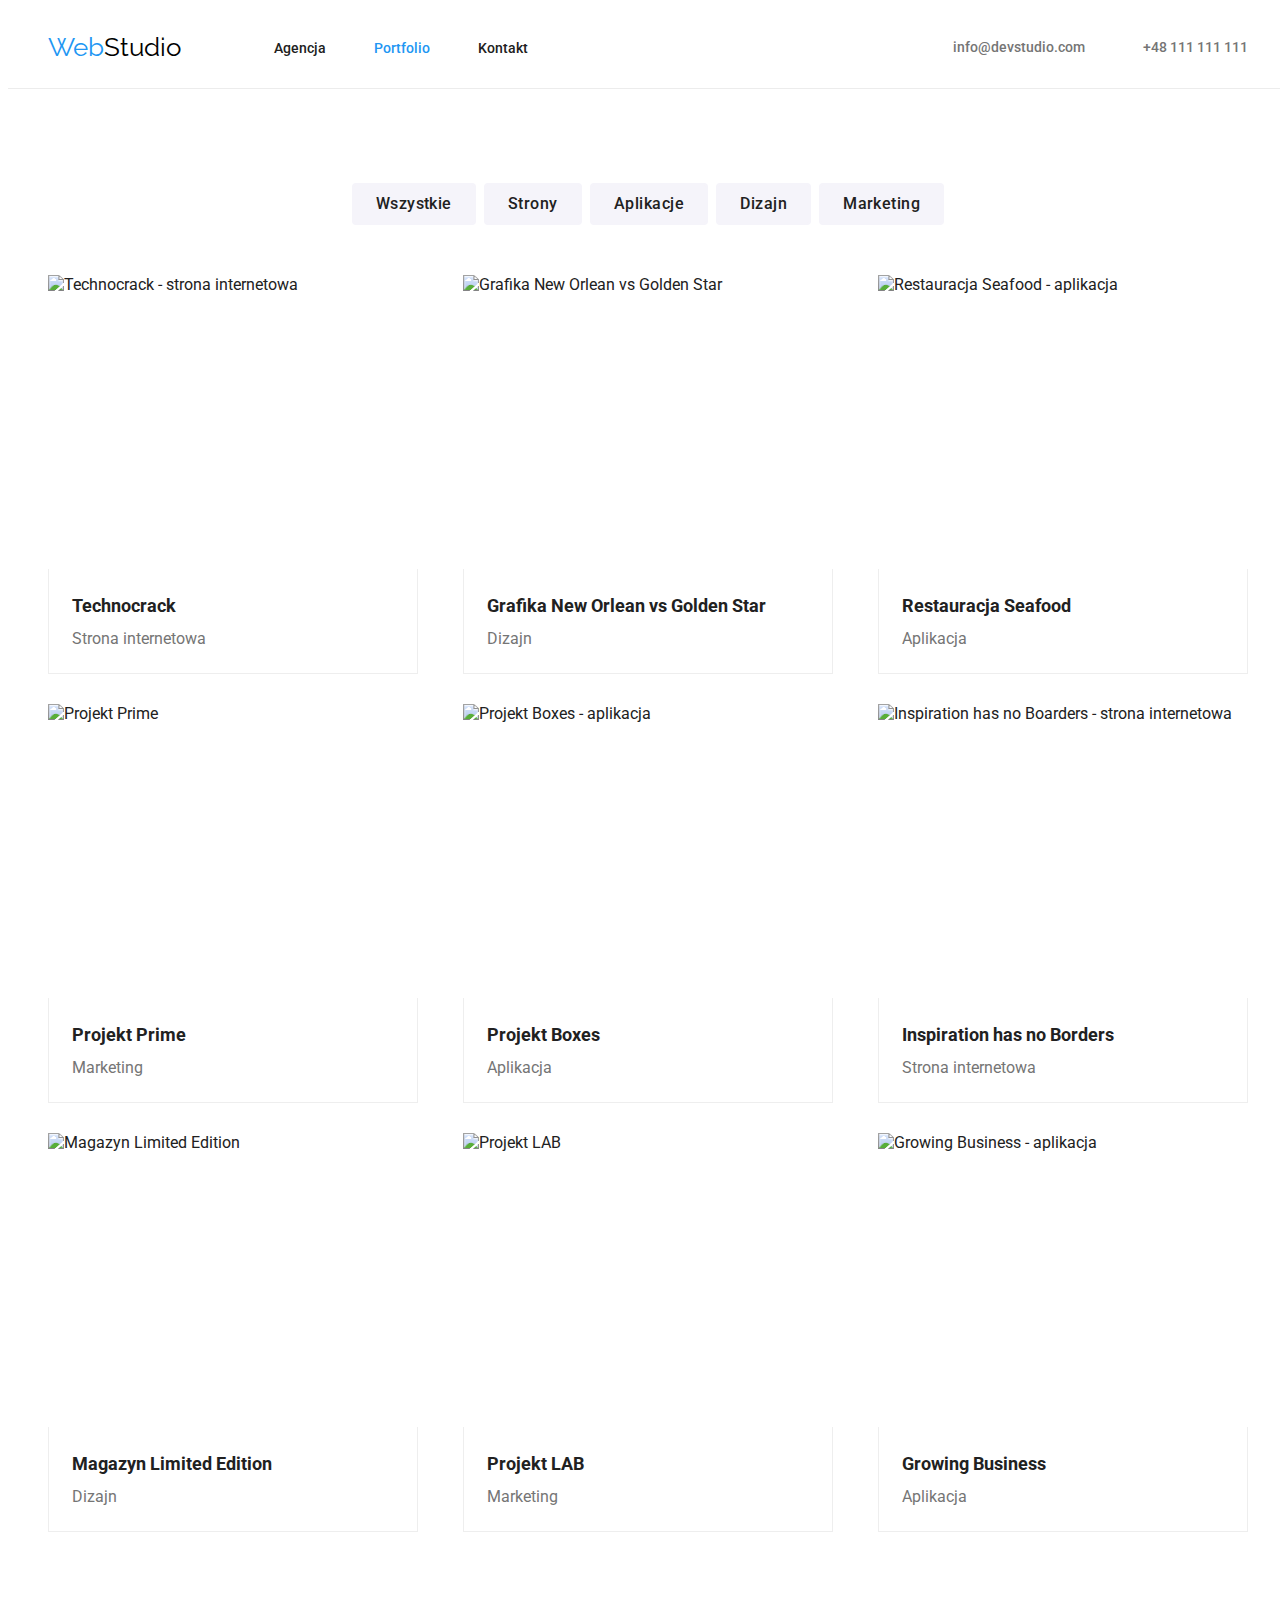
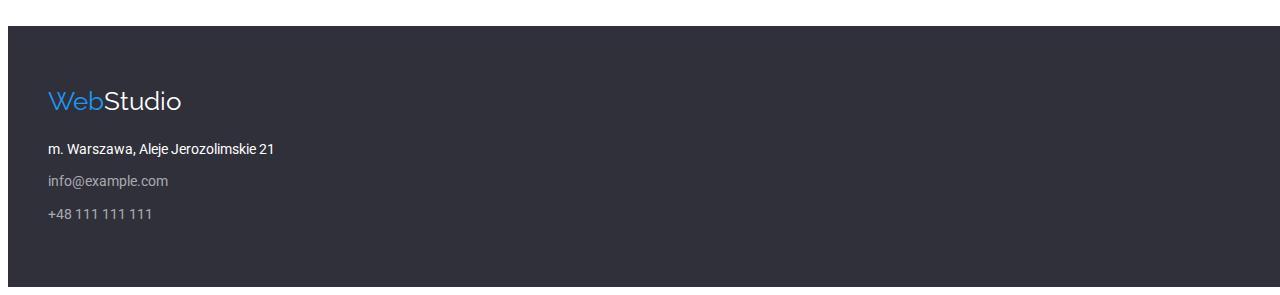
==== portfolio.html @ 0b9d553d "Init HW4" ====
<!DOCTYPE html>
<html lang="pl">
  <head>
    <link rel="preconnect" href="https://fonts.googleapis.com" />
    <link rel="preconnect" href="https://fonts.gstatic.com" crossorigin />
    <link
      href="https://fonts.googleapis.com/css2?family=Raleway:wght@700&family=Roboto:wght@400;500;700;900&display=swap"
      rel="stylesheet"
    />
    <link
      rel="stylesheet"
      href="https://cdnjs.cloudflare.com/ajax/libs/modern-normalize/1.1.0/modern-normalize.min.css"
      integrity="sha512-wpPYUAdjBVSE4KJnH1VR1HeZfpl1ub8YT/NKx4PuQ5NmX2tKuGu6U/JRp5y+Y8XG2tV+wKQpNHVUX03MfMFn9Q=="
      crossorigin="anonymous"
      referrerpolicy="no-referrer"
    />
    <link rel="stylesheet" href="css/index.css" />
    <meta charset="UTF-8" />
    <meta http-equiv="X-UA-Compatible" content="IE=edge" />
    <meta name="viewport" content="width=device-width, initial-scale=1.0" />
    <title>Portfolio</title>
  </head>
  <body>
    <header class="header-line">
      <div class="container head">
        <nav class="logo-navigation">
          <a class="webstudio" href="index.html">
            <span class="logo-web">Web</span
            ><span class="logo-studio-head">Studio</span></a
          >
          <ul class="list navigation">
            <li>
              <a href="index.html">Agencja</a>
            </li>
            <li>
              <a class="portfolio-active" href="portfolio.html">Portfolio</a>
            </li>
            <li><a href="#">Kontakt</a></li>
          </ul>
        </nav>
        <ul class="list contact-links-header">
          <li>
            <a class="link-header" href="mailto:info@devstudio.com"
              >info@devstudio.com</a
            >
          </li>
          <li>
            <a class="link-header" href="tel:+48111111111">+48 111 111 111</a>
          </li>
        </ul>
      </div>
    </header>
    <!-- Przyciski filtra -->
    <div>
      <ul class="list filter">
        <li>
          <button class="filter-button" type="button">Wszystkie</button>
        </li>
        <li>
          <button class="filter-button" type="button">Strony</button>
        </li>
        <li>
          <button class="filter-button" type="button">Aplikacje</button>
        </li>
        <li>
          <button class="filter-button" type="button">Dizajn</button>
        </li>
        <li>
          <button class="filter-button" type="button">Marketing</button>
        </li>
      </ul>
    </div>
    <!-- Sekcja ze zdjęciami -->
    <div class="container">
      <ul class="list projects">
        <li>
          <img
            src="images/Portfolio/project1.jpg"
            alt="Technocrack - strona internetowa"
            width="370"
            height="294"
          />
          <div class="projects-box">
            <h3 class="projects-headings">Technocrack</h3>
            <p class="projects-descriptions">Strona internetowa</p>
          </div>
        </li>
        <li>
          <img
            src="images/Portfolio/project2.jpg"
            alt="Grafika New Orlean vs Golden Star"
            width="370"
            height="294"
          />
          <div class="projects-box">
            <h3 class="projects-headings">Grafika New Orlean vs Golden Star</h3>
            <p class="projects-descriptions">Dizajn</p>
          </div>
        </li>
        <li>
          <img
            src="images/Portfolio/project3.jpg"
            alt="Restauracja Seafood - aplikacja"
            width="370"
            height="294"
          />
          <div class="projects-box">
            <h3 class="projects-headings">Restauracja Seafood</h3>
            <p class="projects-descriptions">Aplikacja</p>
          </div>
        </li>
        <li>
          <img
            src="images/Portfolio/project4.jpg"
            alt="Projekt Prime"
            width="370"
            height="294"
          />
          <div class="projects-box">
            <h3 class="projects-headings">Projekt Prime</h3>
            <p class="projects-descriptions">Marketing</p>
          </div>
        </li>
        <li>
          <img
            src="images/Portfolio/project5.jpg"
            alt="Projekt Boxes - aplikacja"
            width="370"
            height="294"
          />
          <div class="projects-box">
            <h3 class="projects-headings">Projekt Boxes</h3>
            <p class="projects-descriptions">Aplikacja</p>
          </div>
        </li>
        <li>
          <img
            src="images/Portfolio/project6.jpg"
            alt="Inspiration has no Boarders - strona internetowa"
            width="370"
            height="294"
          />
          <div class="projects-box">
            <h3 class="projects-headings">Inspiration has no Borders</h3>
            <p class="projects-descriptions">Strona internetowa</p>
          </div>
        </li>
        <li>
          <img
            src="images/Portfolio/project7.jpg"
            alt="Magazyn Limited Edition"
            width="370"
            height="294"
          />
          <div class="projects-box">
            <h3 class="projects-headings">Magazyn Limited Edition</h3>
            <p class="projects-descriptions">Dizajn</p>
          </div>
        </li>
        <li>
          <img
            src="images/Portfolio/project8.jpg"
            alt="Projekt LAB"
            width="370"
            height="294"
          />
          <div class="projects-box">
            <h3 class="projects-headings">Projekt LAB</h3>
            <p class="projects-descriptions">Marketing</p>
          </div>
        </li>
        <li>
          <img
            src="images/Portfolio/project9.jpg"
            alt="Growing Business - aplikacja"
            width="370"
            height="294"
          />
          <div class="projects-box">
            <h3 class="projects-headings">Growing Business</h3>
            <p class="projects-descriptions">Aplikacja</p>
          </div>
        </li>
      </ul>
    </div>
    <footer class="background-dark">
      <div class="container foot">
        <a class="webstudio-foot" href="index.html">
          <span class="logo-web">Web</span
          ><span class="logo-studio-foot">Studio</span></a
        >

        <address class="city-street">
          m. Warszawa, Aleje Jerozolimskie 21
        </address>

        <a class="contact-links-footer" href="mailto:info@example.com"
          >info@example.com</a
        >
        <a class="contact-links-footer" href="tel:+48111111111"
          >+48 111 111 111</a
        >
      </div>
    </footer>
  </body>
</html>
---- css/index.css ----
h1,
h2,
h3,
p,
ul {
  margin: 0;
  padding: 0;
}

:root {
  --hover-color: #2196f3;
}

a.contact-links-footer[href="mailto:info@example.com"] {
  margin-bottom: 9px;
}

.activity {
  flex-direction: column;
}

.background-dark {
  background: #2f303a;
}

.background-staff {
  background: #f5f4fa;
}

body {
  font-family: "Roboto", sans-serif;
  color: #212121;
  background: #ffffff;
  width: 100%;
}

.card-staff {
  background: #ffffff;
  box-shadow: 0px 1px 3px rgba(0, 0, 0, 0.12), 0px 1px 1px rgba(0, 0, 0, 0.14),
    0px 2px 1px rgba(0, 0, 0, 0.2);
  border-radius: 0px 0px 4px 4px;
}

.city-street {
  font-size: 14px;
  line-height: 1.71;
  color: #ffffff;
  font-style: normal;
  margin-bottom: 9px;
}

.contact-links-footer {
  font-size: 14px;
  line-height: 1.71;
  color: rgba(255, 255, 255, 0.6);
  text-decoration: none;
}

.contact-links-header {
  width: 295px;
  display: flex;
  justify-content: space-between;
}

.contact-links-header:focus {
  color: var(--hover-color);
}

.contact-links-header:hover {
  color: var(--hover-color);
}

.container {
  max-width: 1200px;
  margin: 0 auto;
  display: flex;
  justify-items: center;
  align-items: center;
  padding: 0 15px;
}

.container.section.activity > ul {
  display: flex;
  justify-content: space-between;
  column-gap: 30px;
  padding-inline-start: 0;
}

div.container.section.activity ul {
  flex-wrap: wrap;
}

.filter {
  display: flex;
  margin: 0 auto;
  justify-content: center;
  column-gap: 8px;
  padding-top: 94px;
  padding-bottom: 50px;
}

.filter-button {
  background: #f5f4fa;
  font-family: "Roboto";
  font-weight: 500;
  font-size: 16px;
  color: #212121;
  line-height: 1.62;
  letter-spacing: 0.03em;
  border-radius: 4px;
  border: 2px solid #f5f4fa;
  padding: 6px 22px;
}

.filter-button:active {
  background: var(--hover-color);
  color: #ffffff;
  filter: drop-shadow(0px 4px 4px rgba(0, 0, 0, 0.25))
    drop-shadow(0px 4px 4px rgba(0, 0, 0, 0.25));
  border-color: var(--hover-color);
}

.filter-button:focus {
  background: var(--hover-color);
  color: #ffffff;
  filter: drop-shadow(0px 4px 4px rgba(0, 0, 0, 0.25))
    drop-shadow(0px 4px 4px rgba(0, 0, 0, 0.25));
  border-color: var(--hover-color);
}

.filter-button:hover {
  background: var(--hover-color);
  color: #ffffff;
  filter: drop-shadow(0px 4px 4px rgba(0, 0, 0, 0.25))
    drop-shadow(0px 4px 4px rgba(0, 0, 0, 0.25));
  cursor: pointer;
  border-color: var(--hover-color);
}

.foot {
  display: flex;
  flex-direction: column;
  align-items: flex-start;
  padding: 60px 15px;
}

.head {
  display: flex;
  justify-content: space-between;
  align-items: center;
  flex-wrap: wrap;
  padding-top: 24px;
  padding-bottom: 25px;
}

.header-line {
  border-bottom: 1px solid #ececec;
}

.hero {
  display: flex;
  flex-direction: column;
  align-items: center;
  justify-content: center;
}

.hero-button {
  width: 200px;
  height: 50px;
  background: #2196f3;
  box-shadow: 0px 4px 4px rgba(0, 0, 0, 0.15);
  border-radius: 4px;
  font-weight: 700;
  font-size: 16px;
  line-height: 1.88;
  color: #ffffff;
  cursor: pointer;
  display: flex;
  justify-content: center;
  text-align: center;
  align-items: center;
  margin-bottom: 200px;
}

img {
  display: block;
}

.john-doe {
  font-weight: 500;
  font-size: 16px;
  line-height: 1.2;
  margin-top: 30px;
  margin-bottom: 10px;
  text-align: center;
}

.john-doe-job {
  font-size: 16px;
  line-height: 1.2;
  color: #757575;
  text-align: center;
  margin-bottom: 30px;
}

.link-header {
  font-weight: 500;
  font-size: 14px;
  line-height: 1.71;
  color: #757575;
  text-decoration: none;
}

.list {
  list-style-type: none;
  display: flex;
}

ul.list li a:hover {
  color: var(--hover-color);
}

.list li a:focus {
  color: var(--hover-color);
}

.list.navigation li a {
  font-weight: 500;
  font-size: 14px;
  line-height: 1.1;
  color: #212121;
  text-decoration: none;
}

.list.navigation li a[class="portfolio-active"],
.list.navigation li a[class="agency-active"] {
  color: var(--hover-color);
}

.list.navigation li a:focus {
  color: var(--hover-color);
}

.list.navigation li a:hover {
  color: var(--hover-color);
}

.logo-navigation {
  display: flex;
  justify-content: space-between;
  max-width: 492px;
  flex-wrap: wrap;
  align-items: center;
}

.logo-web {
  color: var(--hover-color);
}

.logo-studio-foot {
  color: #ffffff;
}

.logo-studio-head {
  color: #000000;
}
.lorem-list {
  column-gap: 30px;
}

.main-heading {
  font-weight: 900;
  font-size: 44px;
  line-height: 1.36;
  color: #ffffff;
  margin: 200px 0 30px 0;
  text-align: center;
  max-width: 696px;
  letter-spacing: 0.06em;
}

.navigation {
  width: 254px;
  justify-content: space-between;
}

.projects {
  display: flex;
  flex-wrap: wrap;
  gap: 30px;
  padding-bottom: 94px;
  justify-content: space-between;
}

.projects-box {
  padding: 19px 23px;
  border-bottom: 1px solid #eeeeee;
  border-left: 1px solid #eeeeee;
  border-right: 1px solid #eeeeee;
}

.projects-descriptions {
  font-size: 16px;
  line-height: 1.88;
  color: #757575;
}

.projects-headings {
  font-weight: 700;
  font-size: 18px;
  line-height: 2;
}

.secondary-heading {
  font-weight: 700;
  font-size: 36px;
  line-height: 1.2;
  margin-bottom: 50px;
  text-align: center;
}

.section {
  padding: 94px 15px;
  max-width: 1200px;
  align-items: normal;
}

.tertiary-heading {
  font-weight: 700;
  font-size: 14px;
  line-height: 1.1;
  margin-bottom: 10px;
}

.top-padding-none {
  padding-top: 0;
}

ul.list.lorem-list li p {
  font-size: 14px;
  line-height: 1.71;
  color: #757575;
  letter-spacing: 0.03em;
}

.webstudio {
  font-family: "Raleway", sans-serif;
  font-size: 26px;
  line-height: 1.2;
  text-decoration: none;
  margin-right: 93px;
}

.webstudio-foot {
  font-family: "Raleway", sans-serif;
  font-size: 26px;
  line-height: 1.2;
  text-decoration: none;
  margin-bottom: 20px;
}
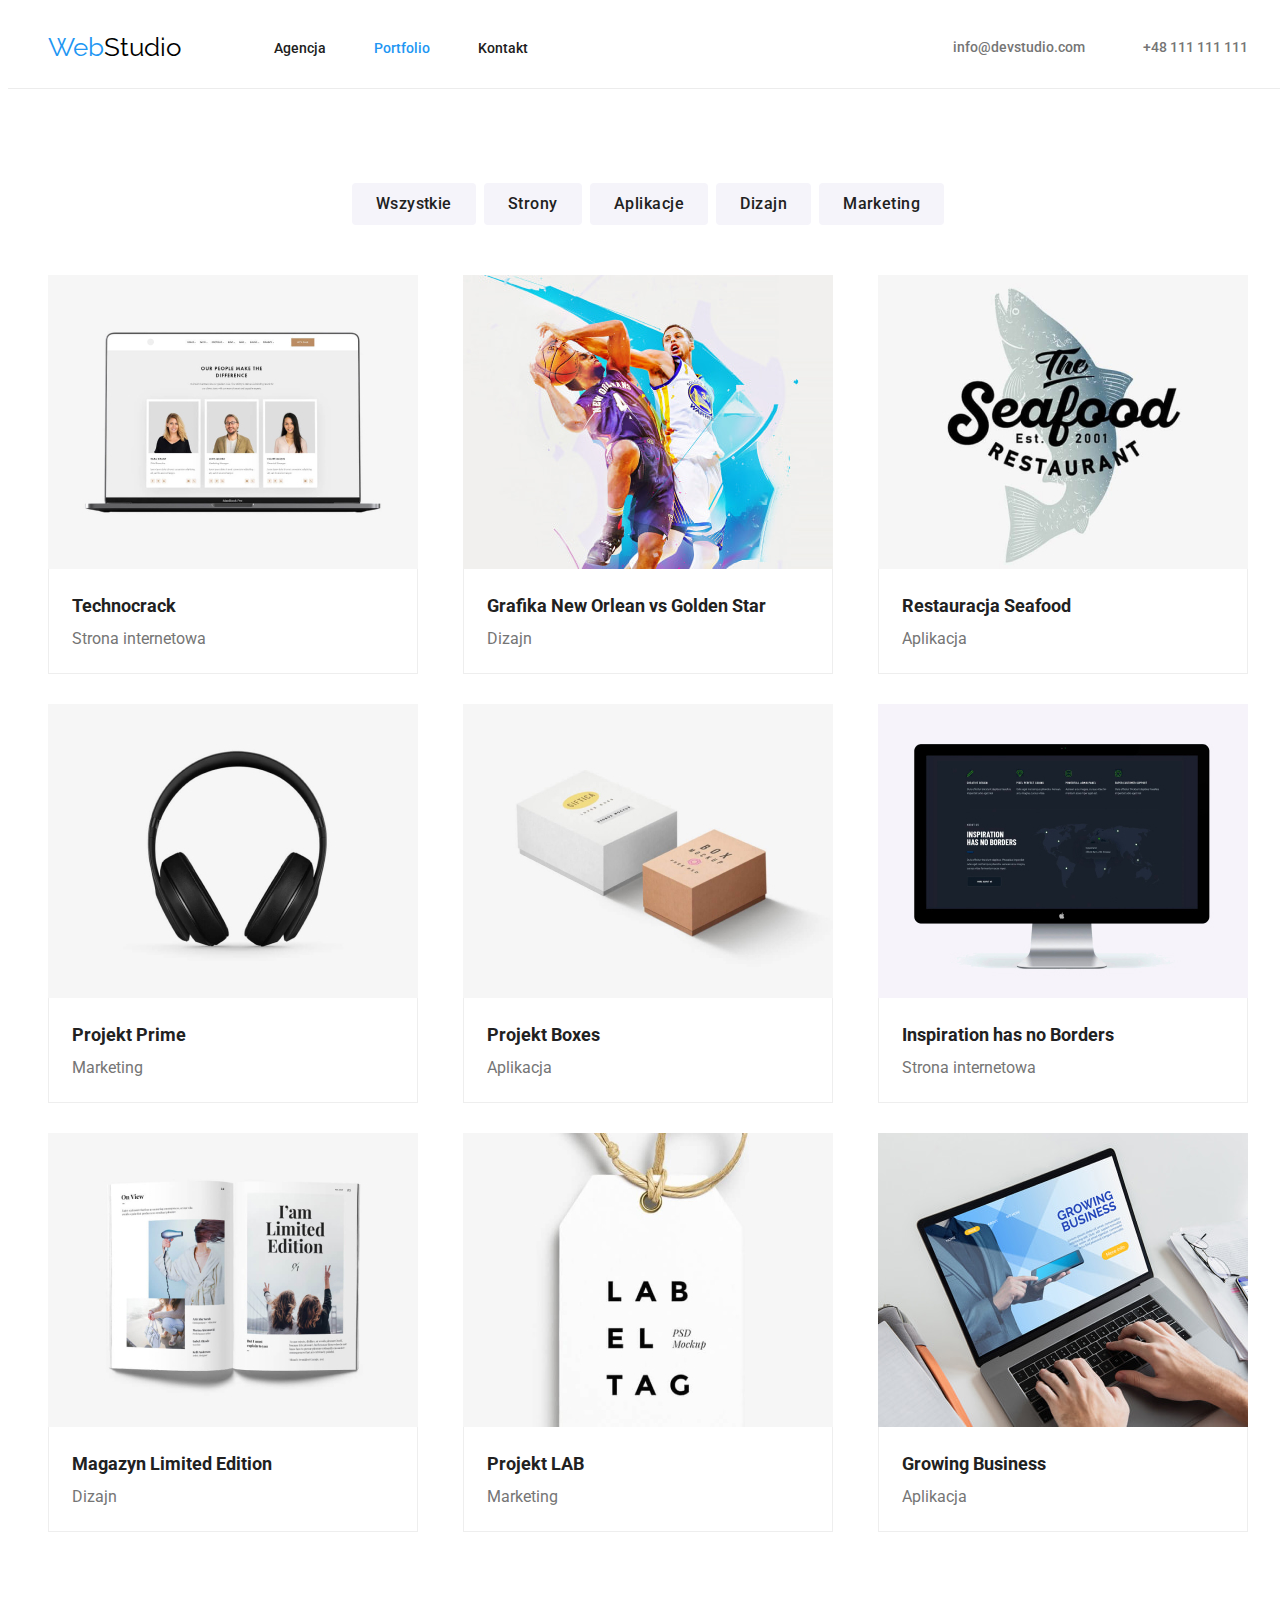
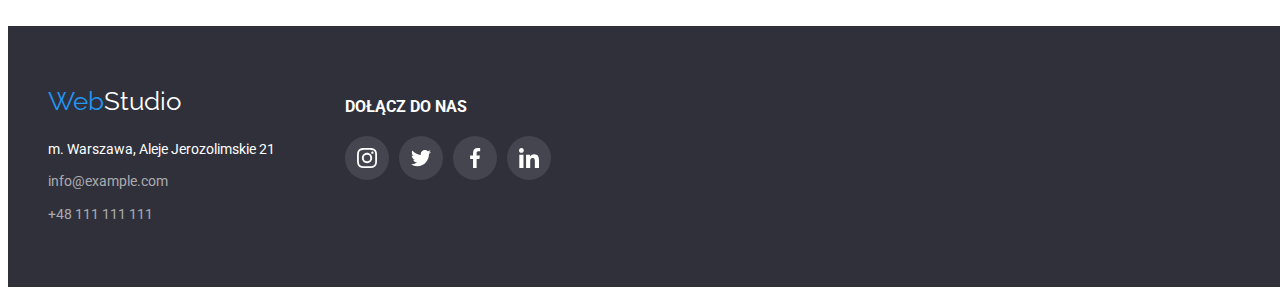
==== commit 178c0484: "Footer social media icons added" ====
--- a/portfolio.html
+++ b/portfolio.html
@@ -185,21 +185,56 @@
     </div>
     <footer class="background-dark">
       <div class="container foot">
-        <a class="webstudio-foot" href="index.html">
-          <span class="logo-web">Web</span
-          ><span class="logo-studio-foot">Studio</span></a
-        >
+        <div class="foot-logo-address">
+          <a class="webstudio-foot" href="index.html">
+            <span class="logo-web">Web</span
+            ><span class="logo-studio-foot">Studio</span></a
+          >
 
-        <address class="city-street">
-          m. Warszawa, Aleje Jerozolimskie 21
-        </address>
+          <address class="city-street">
+            m. Warszawa, Aleje Jerozolimskie 21
+          </address>
 
-        <a class="contact-links-footer" href="mailto:info@example.com"
-          >info@example.com</a
-        >
-        <a class="contact-links-footer" href="tel:+48111111111"
-          >+48 111 111 111</a
-        >
+          <a class="contact-links-footer" href="mailto:info@example.com"
+            >info@example.com</a
+          >
+          <a class="contact-links-footer" href="tel:+48111111111"
+            >+48 111 111 111</a
+          >
+        </div>
+        <div class="social-media-foot">
+          <p class="foot-icons-text">dołącz do nas</p>
+          <ul class="list">
+            <li>
+              <div class="social-container-foot">
+                <svg class="social-icon" width="20" height="20">
+                  <use href="./images/icons.svg#icon-instagram-2-1"></use>
+                </svg>
+              </div>
+            </li>
+            <li>
+              <div class="social-container-foot">
+                <svg class="social-icon" width="20" height="20">
+                  <use href="./images/icons.svg#icon-twitter-1-1"></use>
+                </svg>
+              </div>
+            </li>
+            <li>
+              <div class="social-container-foot">
+                <svg class="social-icon" width="20" height="20">
+                  <use href="./images/icons.svg#icon-facebook-1-1"></use>
+                </svg>
+              </div>
+            </li>
+            <li>
+              <div class="social-container-foot">
+                <svg class="social-icon" width="20" height="20">
+                  <use href="./images/icons.svg#icon-linkedin-1-1"></use>
+                </svg>
+              </div>
+            </li>
+          </ul>
+        </div>
       </div>
     </footer>
   </body>
--- a/css/index.css
+++ b/css/index.css
@@ -49,6 +49,31 @@
   margin-bottom: 9px;
 }
 
+.clients {
+  border: 1px solid #afb1b8;
+  border-radius: 4px;
+  fill: #afb1b8;
+  width: 170px;
+  height: 92px;
+  display: flex;
+  justify-content: center;
+  align-items: center;
+}
+
+.clients:hover {
+  border-color: var(--hover-color);
+  fill: var(--hover-color);
+  cursor: pointer;
+}
+
+.clients:focus {
+  border-color: var(--hover-color);
+  fill: var(--hover-color);
+}
+
+.clients-list {
+  justify-content: space-between;
+}
 .contact-links-footer {
   font-size: 14px;
   line-height: 1.71;
@@ -88,6 +113,16 @@
 
 div.container.section.activity ul {
   flex-wrap: wrap;
+}
+
+div.social-media ul {
+  display: flex;
+  justify-content: space-between;
+  align-items: flex-start;
+}
+
+div.social-media-foot ul {
+  column-gap: 10px;
 }
 
 .filter {
@@ -138,10 +173,25 @@
 }
 
 .foot {
+  padding: 60px 15px;
+  display: flex;
+  justify-content: flex-start;
+  align-items: flex-start;
+}
+
+.foot-logo-address {
   display: flex;
   flex-direction: column;
   align-items: flex-start;
-  padding: 60px 15px;
+  margin-right: 70px;
+}
+
+.foot-icons-text {
+  text-transform: uppercase;
+  font-weight: 700;
+  line-height: 1.1;
+  color: #fff;
+  margin-bottom: 20px;
 }
 
 .head {
@@ -200,7 +250,6 @@
   line-height: 1.2;
   color: #757575;
   text-align: center;
-  margin-bottom: 30px;
 }
 
 .link-header {
@@ -216,10 +265,6 @@
   display: flex;
 }
 
-ul.list li a:hover {
-  color: var(--hover-color);
-}
-
 .list li a:focus {
   color: var(--hover-color);
 }
@@ -264,6 +309,17 @@
 .logo-studio-head {
   color: #000000;
 }
+
+.lorem-icons {
+  width: 270px;
+  height: 120px;
+  background-color: #f5f4fa;
+  margin-bottom: 30px;
+  display: flex;
+  justify-content: center;
+  align-items: center;
+}
+
 .lorem-list {
   column-gap: 30px;
 }
@@ -325,6 +381,46 @@
   align-items: normal;
 }
 
+.social-container {
+  padding: 12px;
+  border-radius: 50%;
+  fill: #afb1b8;
+}
+
+.social-container-foot {
+  padding: 12px;
+  border-radius: 50%;
+  fill: #fff;
+  background-color: rgba(255, 255, 255, 0.1);
+}
+
+.social-container-foot:hover {
+  background-color: var(--hover-color);
+  cursor: pointer;
+}
+
+.social-container:hover {
+  background-color: var(--hover-color);
+  fill: #fff;
+  cursor: pointer;
+}
+
+.social-icon {
+  display: block;
+}
+
+.social-media {
+  width: 206px;
+  height: 56px;
+  margin: 16px auto 18px;
+}
+
+.social-media-foot {
+  width: 206px;
+  height: 80px;
+  margin-top: 12px;
+}
+
 .tertiary-heading {
   font-weight: 700;
   font-size: 14px;
@@ -334,6 +430,10 @@
 
 .top-padding-none {
   padding-top: 0;
+}
+
+ul.list li a:hover {
+  color: var(--hover-color);
 }
 
 ul.list.lorem-list li p {
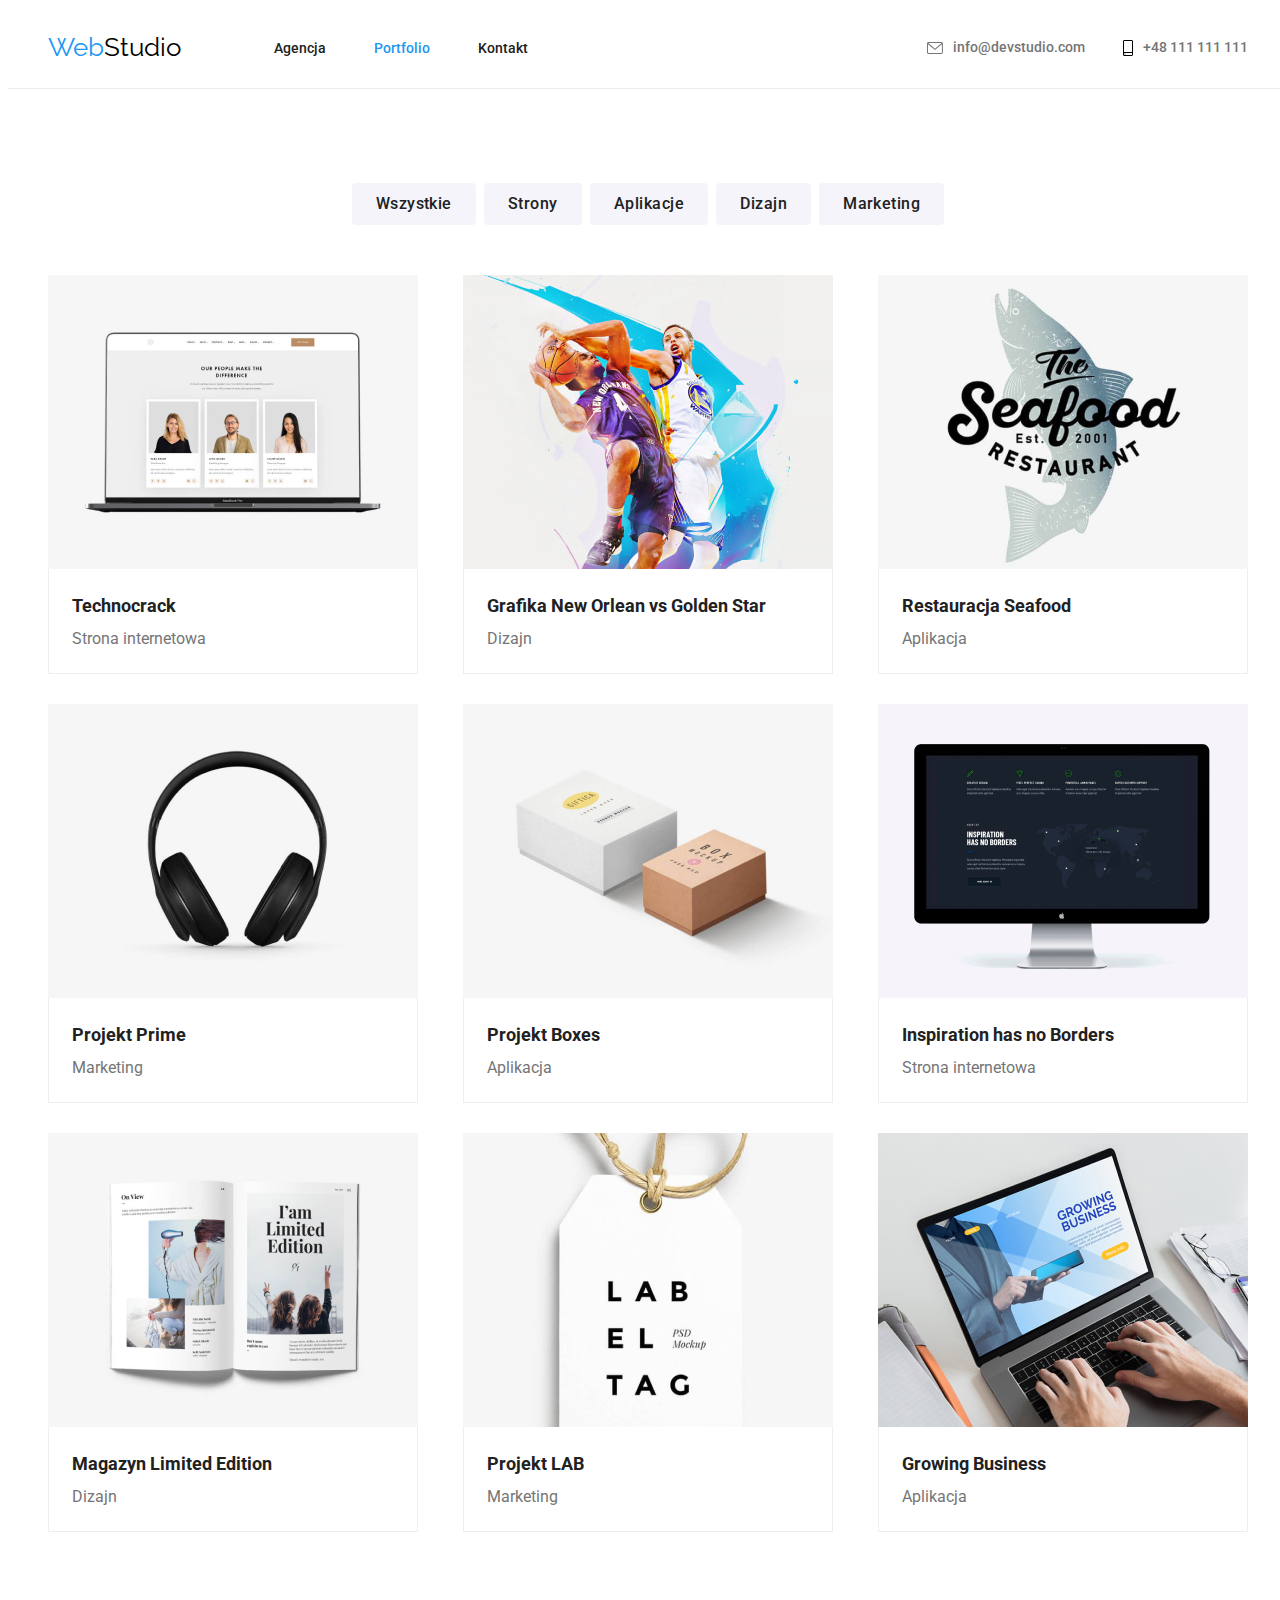
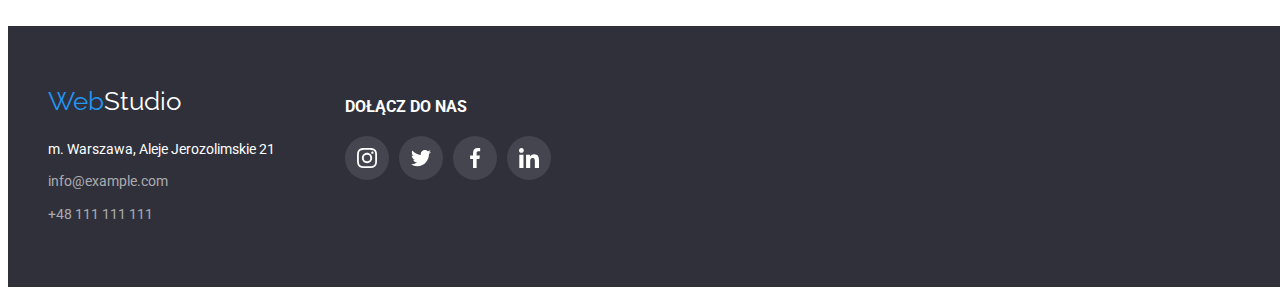
==== commit 9dd45387: "Header icons added and styled" ====
--- a/portfolio.html
+++ b/portfolio.html
@@ -41,11 +41,18 @@
         <ul class="list contact-links-header">
           <li>
             <a class="link-header" href="mailto:info@devstudio.com"
+              ><svg class="mail-icon" width="16" height="12">
+                <use href="/images/icons.svg#icon-envelope-1"></use></svg
               >info@devstudio.com</a
             >
           </li>
           <li>
-            <a class="link-header" href="tel:+48111111111">+48 111 111 111</a>
+            <a class="link-header" href="tel:+48111111111">
+              <svg class="phone-icon" width="10" height="16">
+                <use href="/images/icons.svg#icon-smartphone-1"></use>
+              </svg>
+              +48 111 111 111</a
+            >
           </li>
         </ul>
       </div>
@@ -208,28 +215,28 @@
             <li>
               <div class="social-container-foot">
                 <svg class="social-icon" width="20" height="20">
-                  <use href="./images/icons.svg#icon-instagram-2-1"></use>
-                </svg>
-              </div>
-            </li>
-            <li>
-              <div class="social-container-foot">
-                <svg class="social-icon" width="20" height="20">
-                  <use href="./images/icons.svg#icon-twitter-1-1"></use>
-                </svg>
-              </div>
-            </li>
-            <li>
-              <div class="social-container-foot">
-                <svg class="social-icon" width="20" height="20">
-                  <use href="./images/icons.svg#icon-facebook-1-1"></use>
-                </svg>
-              </div>
-            </li>
-            <li>
-              <div class="social-container-foot">
-                <svg class="social-icon" width="20" height="20">
-                  <use href="./images/icons.svg#icon-linkedin-1-1"></use>
+                  <use href="images/icons.svg#icon-instagram-2-1"></use>
+                </svg>
+              </div>
+            </li>
+            <li>
+              <div class="social-container-foot">
+                <svg class="social-icon" width="20" height="20">
+                  <use href="images/icons.svg#icon-twitter-1-1"></use>
+                </svg>
+              </div>
+            </li>
+            <li>
+              <div class="social-container-foot">
+                <svg class="social-icon" width="20" height="20">
+                  <use href="images/icons.svg#icon-facebook-1-1"></use>
+                </svg>
+              </div>
+            </li>
+            <li>
+              <div class="social-container-foot">
+                <svg class="social-icon" width="20" height="20">
+                  <use href="images/icons.svg#icon-linkedin-1-1"></use>
                 </svg>
               </div>
             </li>
--- a/css/index.css
+++ b/css/index.css
@@ -20,7 +20,7 @@
 }
 
 .background-dark {
-  background: #2f303a;
+  background-color: #2f303a;
 }
 
 .background-staff {
@@ -82,7 +82,7 @@
 }
 
 .contact-links-header {
-  width: 295px;
+  width: 321px;
   display: flex;
   justify-content: space-between;
 }
@@ -214,6 +214,12 @@
   justify-content: center;
 }
 
+.hero-background {
+  max-width: 1600px;
+  background: linear-gradient(rgba(47, 48, 58, 0.4), rgba(47, 48, 58, 0.4)),
+    url("../images/background.jpg");
+}
+
 .hero-button {
   width: 200px;
   height: 50px;
@@ -258,6 +264,12 @@
   line-height: 1.71;
   color: #757575;
   text-decoration: none;
+  display: flex;
+  align-items: center;
+}
+
+.link-header:hover svg use {
+  fill: var(--hover-color);
 }
 
 .list {
@@ -324,6 +336,12 @@
   column-gap: 30px;
 }
 
+.mail-icon {
+  fill: #757575;
+  margin-right: 10px;
+  display: block;
+}
+
 .main-heading {
   font-weight: 900;
   font-size: 44px;
@@ -338,6 +356,11 @@
 .navigation {
   width: 254px;
   justify-content: space-between;
+}
+
+.phone-icon {
+  margin-right: 10px;
+  display: block;
 }
 
 .projects {
